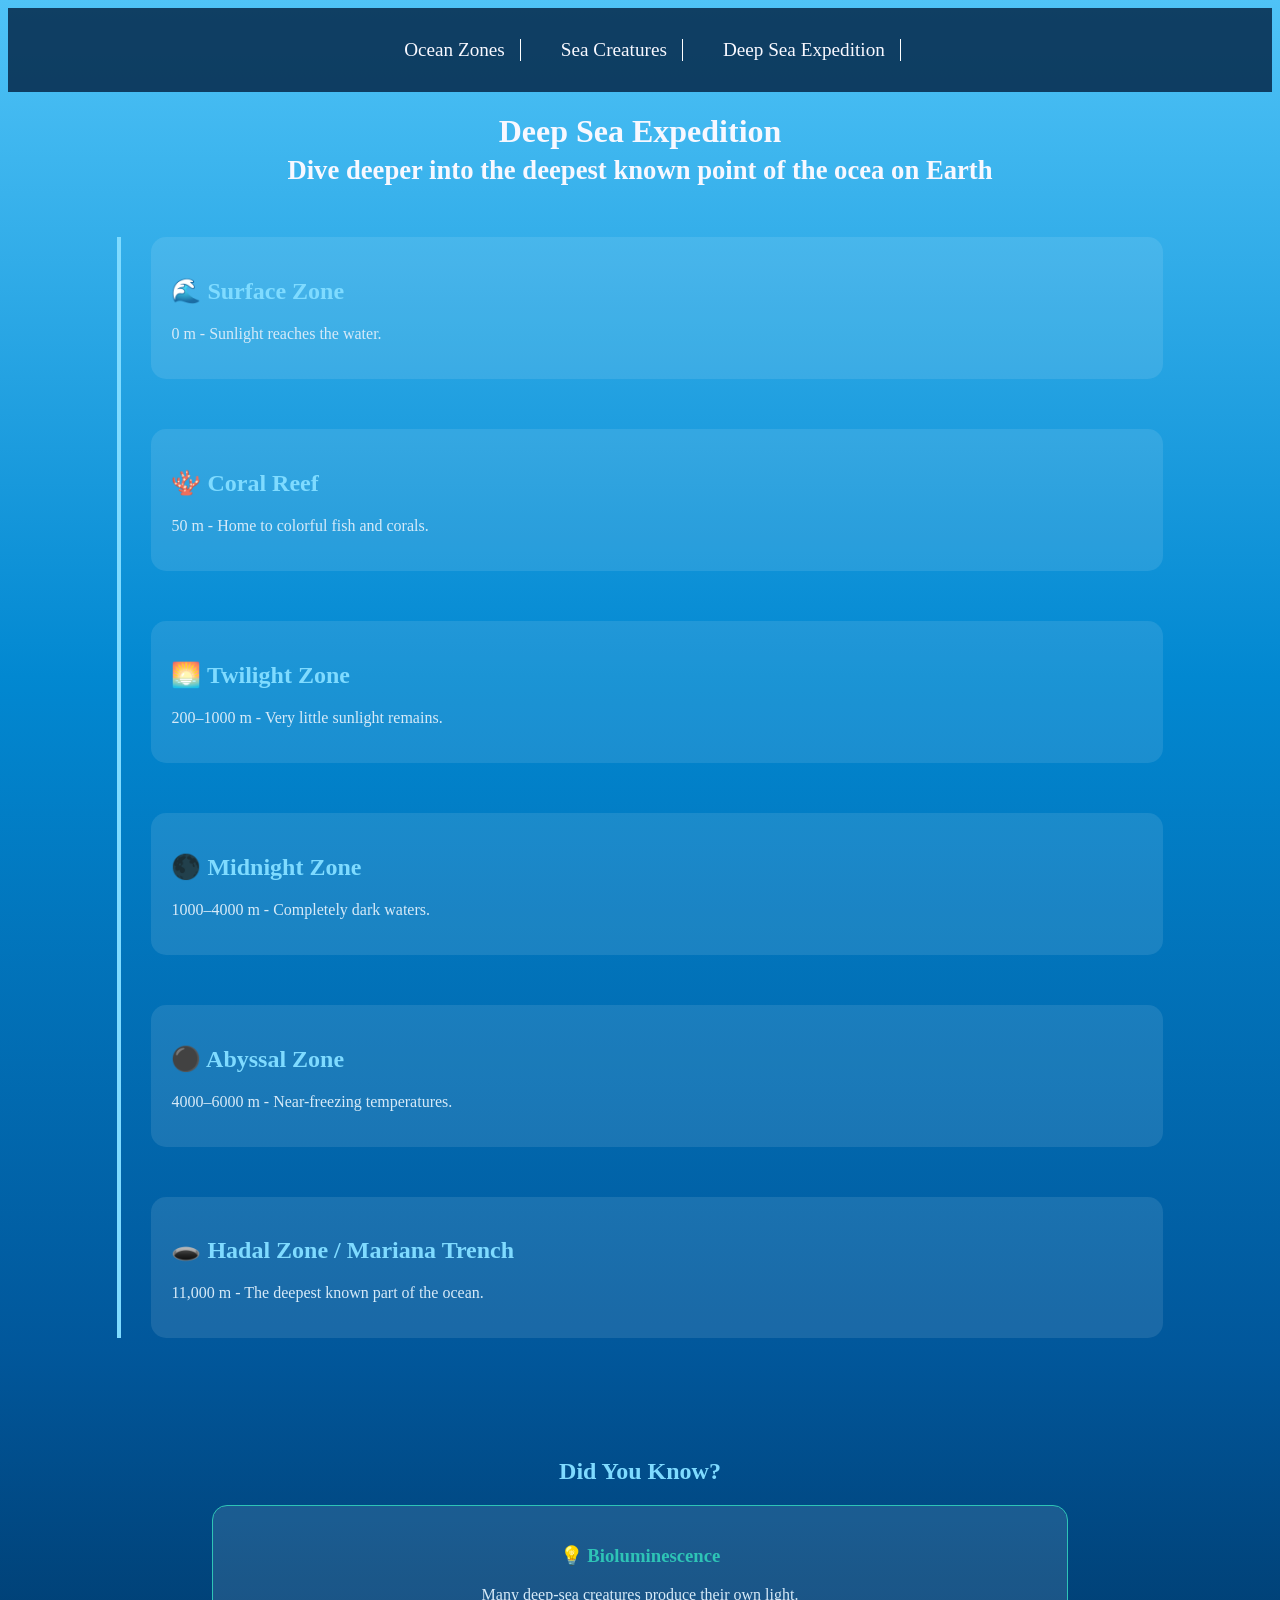
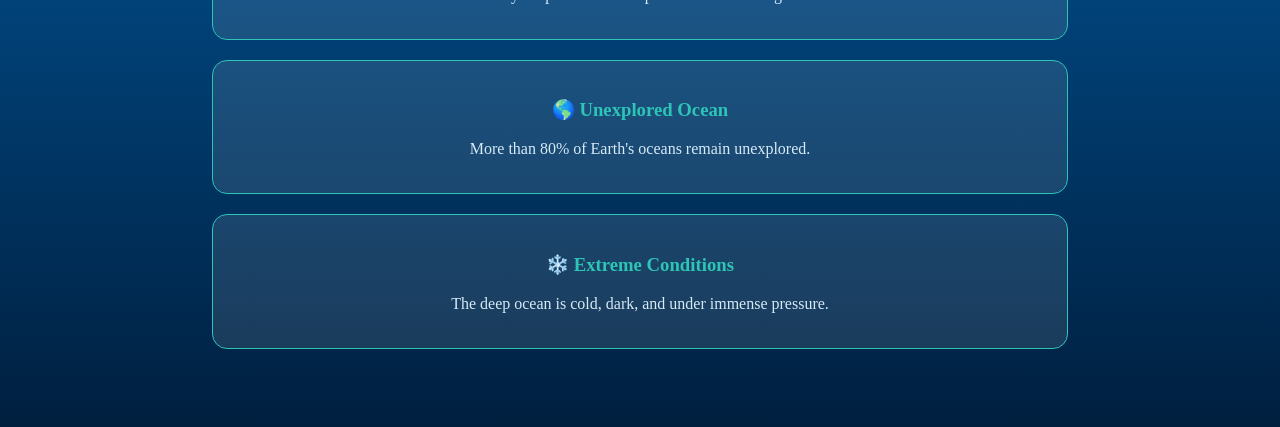
==== expedition.html @ be350cb9 "almost done" ====
<!-- Name: Amanda
  Course: Web Dev II
  Teacher: S. Hardman
  School: PTC
  Date Last Modidfied: June 1st, 2026
-->
<!doctype html>
<html lang="en">
  <head>
    <meta charset="UTF-8" />
    <meta name="viewport" content="width=device-width, initial-scale=1.0" />
    <title>Under The Sea</title>
    <link
      rel="stylesheet"
      type="text/css"
      href="stylesheets/css-pages-stylesheets.css" />
  </head>
  <body>
    <div class="bubbles">
      <div class="bubble"></div>
      <div class="bubble"></div>
      <div class="bubble"></div>
      <div class="bubble"></div>
      <div class="bubble"></div>
    </div>
    <header>
      <nav>
        <ul>
          <li><a href="index.html">Ocean Zones</a></li>
          <li><a href="sea-creatures.html">Sea Creatures</a></li>
          <li><a href="expedition.html">Deep Sea Expedition</a></li>
        </ul>
      </nav>
      <h1>
        Deep Sea Expedition <br />
        <span style="font-size: smaller">
          Dive deeper into the deepest known point of the ocea on Earth</span
        >
      </h1>
    </header>
    <main>
      <!--groups content related to each other-->
      <section class="timeline">
        <!--container for individual cards-->
        <div class="timeline-item">
          <h2>🌊 Surface Zone</h2>
          <p>0 m - Sunlight reaches the water.</p>
        </div>

        <div class="timeline-item">
          <h2>🪸 Coral Reef</h2>
          <p>50 m - Home to colorful fish and corals.</p>
        </div>

        <div class="timeline-item">
          <h2>🌅 Twilight Zone</h2>
          <p>200–1000 m - Very little sunlight remains.</p>
        </div>

        <div class="timeline-item">
          <h2>🌑 Midnight Zone</h2>
          <p>1000–4000 m - Completely dark waters.</p>
        </div>

        <div class="timeline-item">
          <h2>⚫ Abyssal Zone</h2>
          <p>4000–6000 m - Near-freezing temperatures.</p>
        </div>

        <div class="timeline-item">
          <h2>🕳️ Hadal Zone / Mariana Trench</h2>
          <p>11,000 m - The deepest known part of the ocean.</p>
        </div>
      </section>

      <section class="facts">
        <h2>Did You Know?</h2>

        <div class="fact-card">
          <h3>💡 Bioluminescence</h3>
          <p>Many deep-sea creatures produce their own light.</p>
        </div>

        <div class="fact-card">
          <h3>🌎 Unexplored Ocean</h3>
          <p>More than 80% of Earth's oceans remain unexplored.</p>
        </div>

        <div class="fact-card">
          <h3>❄️ Extreme Conditions</h3>
          <p>The deep ocean is cold, dark, and under immense pressure.</p>
        </div>
      </section>
    </main>
  </body>
</html>
---- stylesheets/css-pages-stylesheets.css ----
body {
  background: linear-gradient(to bottom, #4fc3f7, #0288d1, #01579b, #001f3f);
  size: cover;
  background-repeat: no-repeat;
  color: ghostwhite;
  font-family: "Times New Roman", Times, serif;
}
/* NAVIGATION */
nav {
  /* places items in a row */
  display: flex;
  /* pushes items apart */
  justify-content: center;
  /* vertically centers items */
  align-items: center;
  /* adds space inside the nav */
  padding: 15px 40px;

  background-color: rgba(0, 31, 63, 0.8);
}

nav a {
  color: ghostwhite;
  font-family: "Times New Roman", Times, serif;
  list-style: none;
  text-decoration: none;
  font-size: larger;
}
nav a:hover {
  color: #7fdbff;
}
nav a:active {
  color: #2ec4b6;
}
nav ul {
  /* places links in a row */
  display: flex;
  /* space between links */
  gap: 25px;

  list-style: none;
}
nav ul li {
  /* Adds separator line */
  border-right: 1px solid white;
  /* Space before line */
  padding-right: 15px;
  /* Space after line */
  margin-right: 15px;
}
/* HEADINGS */
h1 {
  color: ghostwhite;
  text-align: center;
}
h2 {
  color: #7fdbff;
}
h3 {
  color: #2ec4b6;
}
p {
  color: #d6eaf8;
}

/* HERO */
.hero {
  position: relative;
}

.hero img {
  width: 100%;
  display: block;
}

.hero h1 {
  /* Let's you place it anywhere above the image. */
  position: absolute;
  /* moves the heading to the center. */
  top: 50%;
  left: 50%;
  /* perfectly centers it. */
  transform: translate(-50%, -50%);

  font-size: 3rem;
  text-align: center;
}

/* OCEAN ZONES */
.zones {
  /* adds spacing around section */
  padding: 50px;
  text-align: center;
}

.card-container {
  /* uses Flexbox layout */
  display: flex;
  /* moves cards to the next row */
  flex-wrap: wrap;
  /* centers cards */
  justify-content: center;
  /* adds space between cards */
  gap: 20px;
  /* adds space above cards */
  margin-top: 30px;
}

.card {
  width: 220px;
  /* adds space inside cards */
  padding: 20px;
  /* rounds corners */
  border-radius: 15px;
  /* transparent card background */
  background-color: rgba(255, 255, 255, 0.1);

  border: 1px solid #2ec4b6;
  /* smooth animation */
  transition: 0.3s;
}

.card:hover {
  /* moves card upward */
  transform: translateY(-5px);
  /* adds glow effect */
  box-shadow: 0 0 15px #7fdbff;
}

/* PAGE BANNER */

.page-banner {
  text-align: center;
  padding: 60px 20px;
}

.page-banner h1 {
  font-size: 3rem;
  margin-bottom: 10px;
}

.page-banner p {
  font-size: 1.2rem;
  color: #d6eaf8;
}

/* CREATURE SECTIONS */

.creature-section {
  padding: 40px;
}

.creature-section h2 {
  text-align: center;
  margin-bottom: 30px;
  color: #7fdbff;
}

/* CREATURE GRID */

.creature-grid {
  display: grid;
  /* adjusts columns based on screen size */
  grid-template-columns: repeat(auto-fit, minmax(250px, 1fr));

  gap: 25px;
}

/* CARD IMAGES */

.card img {
  width: 100%;
  height: 180px;

  object-fit: cover;

  border-radius: 10px;
}
/* FUN FACTS */

.facts {
  /* adds spacing around section */
  padding: 50px;

  text-align: center;
}

.facts p {
  /* adds space between facts */
  margin: 15px;
}

/* FOOTER */

footer {
  text-align: center;
  /* adds spacing */
  padding: 20px;
  /* dark transparent background */
  background-color: rgba(0, 0, 0, 0.4);
}

/* TIMELINE */

.timeline {
  width: 80%;
  margin: 50px auto;

  border-left: 4px solid #7fdbff;

  padding-left: 30px;
}

.timeline-item {
  position: relative;

  margin-bottom: 50px;

  /* creates a transparent effect */
  background-color: rgba(255, 255, 255, 0.1);

  padding: 20px;
  /* rounds the corners */
  border-radius: 15px;

  transition: 0.3s;
}

.timeline-item::before {
  position: absolute;
  /* moves the circle left of the timeline box */
  left: -39px;
  /* positions the circle down from the top */
  top: 25px;

  width: 18px;
  height: 18px;

  background-color: #2ec4b6;

  border-radius: 50%;
}

.timeline-item:hover {
  /* shifts card ten pixels to the right */
  transform: translateX(10px);
  /* creates a glow */
  box-shadow: 0 0 15px #7fdbff;
}

/* FACT CARDS */

.fact-card {
  background-color: rgba(255, 255, 255, 0.1);

  border: 1px solid #2ec4b6;

  border-radius: 15px;

  padding: 20px;

  margin: 20px auto;

  width: 70%;

  text-align: center;

  transition: 0.3s;
}

.fact-card:hover {
  box-shadow: 0 0 15px #7fdbff;

  transform: scale(1.02);
}

/* Bubble container */

.bubbles {
  position: fixed;
  width: 100%;
  height: 100%;
  top: 0;
  left: 0;
  pointer-events: none; /* Allows clicking through bubbles */
  overflow: hidden;
}

/* Individual bubbles */

.bubble {
  position: absolute;
  bottom: -100px;

  width: 40px;
  height: 40px;

  background: rgba(255, 255, 255, 0.3);

  /* makes the bubble circular */
  border-radius: 50%;

  /* Repeats bubble movement forever */
  animation: rise 10s linear infinite;
}

/* Different positions and sizes */

/* styles the first bubble */
.bubble:nth-child(1) {
  left: 10%;
  width: 25px;
  height: 25px;
  animation-duration: 8s;
}

/* styles the second bubble */
.bubble:nth-child(2) {
  left: 30%;
  width: 50px;
  height: 50px;
  animation-duration: 12s;
}

/* styles the third bubble */
.bubble:nth-child(3) {
  left: 50%;
  width: 35px;
  height: 35px;
  animation-duration: 10s;
}

/* styles the fourth bubble */
.bubble:nth-child(4) {
  left: 70%;
  width: 60px;
  height: 60px;
  animation-duration: 14s;
}

/* styles the fifth bubble */
.bubble:nth-child(5) {
  left: 90%;
  width: 30px;
  height: 30px;
  animation-duration: 9s;
}

/* Animation */

@keyframes rise {
  /* Defines the bubble animation */
  from {
    transform: translateY(0);
    opacity: 1;
  }

  to {
    /* Moves bubbles upward off the screen */
    transform: translateY(-120vh);

    /* Fades bubbles out */
    opacity: 0;
  }
}
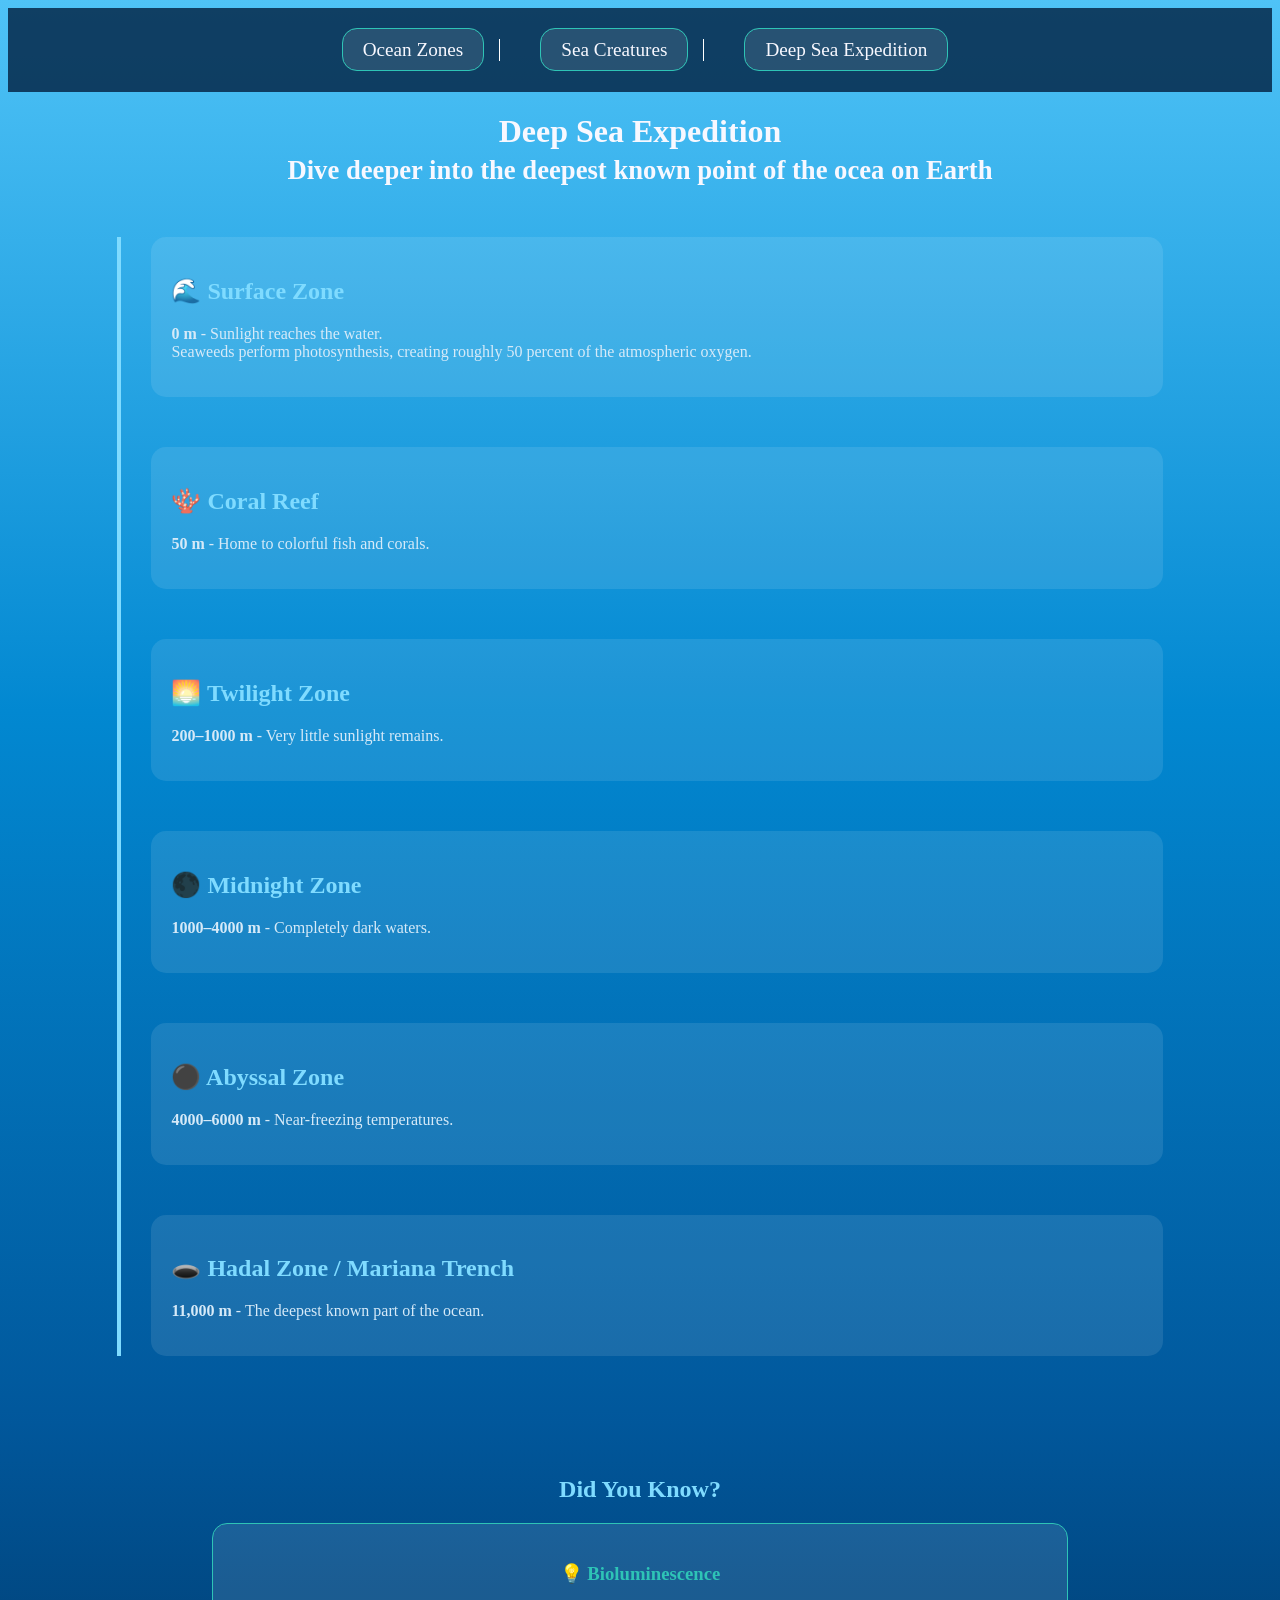
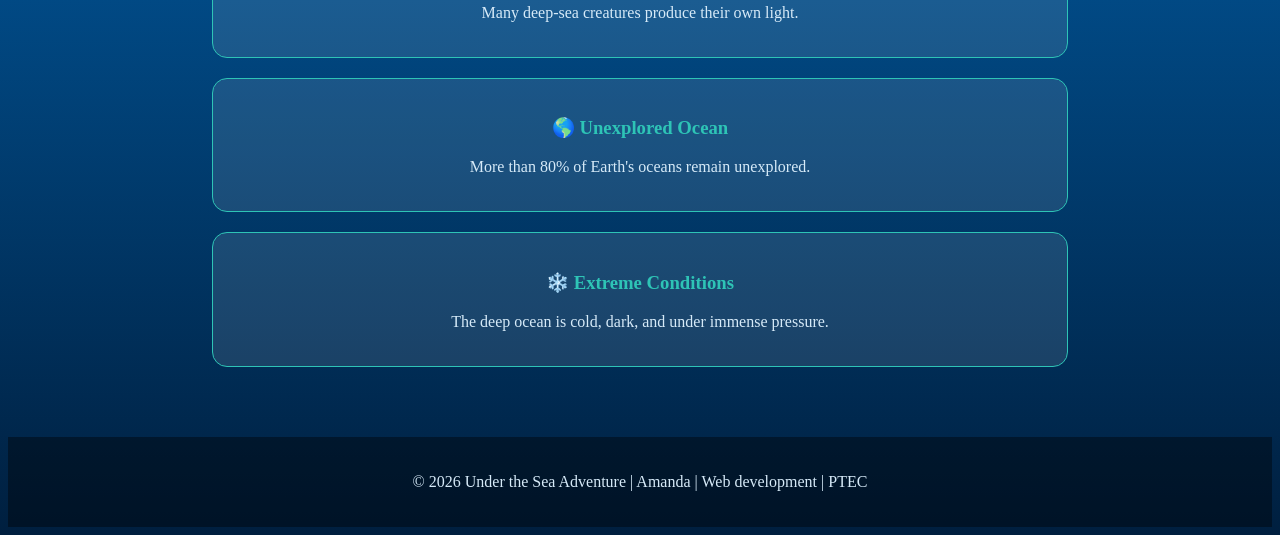
==== commit 157329d6: "bubble animation added" ====
--- a/expedition.html
+++ b/expedition.html
@@ -26,8 +26,12 @@
     <header>
       <nav>
         <ul>
-          <li><a href="index.html">Ocean Zones</a></li>
+          <li>
+            <a href="index.html">Ocean Zones</a>
+          </li>
+
           <li><a href="sea-creatures.html">Sea Creatures</a></li>
+
           <li><a href="expedition.html">Deep Sea Expedition</a></li>
         </ul>
       </nav>
@@ -44,32 +48,36 @@
         <!--container for individual cards-->
         <div class="timeline-item">
           <h2>🌊 Surface Zone</h2>
-          <p>0 m - Sunlight reaches the water.</p>
+          <p>
+            <b>0 m</b> - Sunlight reaches the water.<br />
+            Seaweeds perform photosynthesis, creating roughly 50 percent of the
+            atmospheric oxygen.
+          </p>
         </div>
 
         <div class="timeline-item">
           <h2>🪸 Coral Reef</h2>
-          <p>50 m - Home to colorful fish and corals.</p>
+          <p><b>50 m</b> - Home to colorful fish and corals.</p>
         </div>
 
         <div class="timeline-item">
           <h2>🌅 Twilight Zone</h2>
-          <p>200–1000 m - Very little sunlight remains.</p>
+          <p><b>200–1000 m</b> - Very little sunlight remains.</p>
         </div>
 
         <div class="timeline-item">
           <h2>🌑 Midnight Zone</h2>
-          <p>1000–4000 m - Completely dark waters.</p>
+          <p><b>1000–4000 m</b> - Completely dark waters.</p>
         </div>
 
         <div class="timeline-item">
           <h2>⚫ Abyssal Zone</h2>
-          <p>4000–6000 m - Near-freezing temperatures.</p>
+          <p><b>4000–6000 m</b> - Near-freezing temperatures.</p>
         </div>
 
         <div class="timeline-item">
           <h2>🕳️ Hadal Zone / Mariana Trench</h2>
-          <p>11,000 m - The deepest known part of the ocean.</p>
+          <p><b>11,000 m</b> - The deepest known part of the ocean.</p>
         </div>
       </section>
 
@@ -92,5 +100,10 @@
         </div>
       </section>
     </main>
+    <footer>
+      <p>
+        &#169; 2026 Under the Sea Adventure | Amanda | Web development | PTEC
+      </p>
+    </footer>
   </body>
 </html>
--- a/stylesheets/css-pages-stylesheets.css
+++ b/stylesheets/css-pages-stylesheets.css
@@ -25,9 +25,23 @@
   list-style: none;
   text-decoration: none;
   font-size: larger;
+
+  padding: 10px 20px;
+
+  background-color: rgba(255, 255, 255, 0.1);
+
+  border: 1px solid #2ec4b6;
+
+  border-radius: 15px;
+
+  transition: 0.3s;
 }
 nav a:hover {
-  color: #7fdbff;
+  transform: translateY(-5px); /* Moves link up slightly */
+
+  box-shadow: 0 0 15px #7fdbff; /* Adds glow effect */
+
+  color: #7fdbff; /* Changes text color */
 }
 nav a:active {
   color: #2ec4b6;
@@ -47,6 +61,11 @@
   padding-right: 15px;
   /* Space after line */
   margin-right: 15px;
+}
+
+nav ul li:last-child {
+  /* removes last line */
+  border-right: none;
 }
 /* HEADINGS */
 h1 {
@@ -363,3 +382,24 @@
     opacity: 0;
   }
 }
+
+.nav-effects {
+  width: 220px;
+  /* adds space inside cards */
+  padding: 20px;
+  /* rounds corners */
+  border-radius: 15px;
+  /* transparent card background */
+  background-color: rgba(255, 255, 255, 0.1);
+
+  border: 1px solid #2ec4b6;
+  /* smooth animation */
+  transition: 0.3s;
+}
+
+.nav-effects:hover {
+  /* moves card upward */
+  transform: translateY(-5px);
+  /* adds glow effect */
+  box-shadow: 0 0 15px #7fdbff;
+}
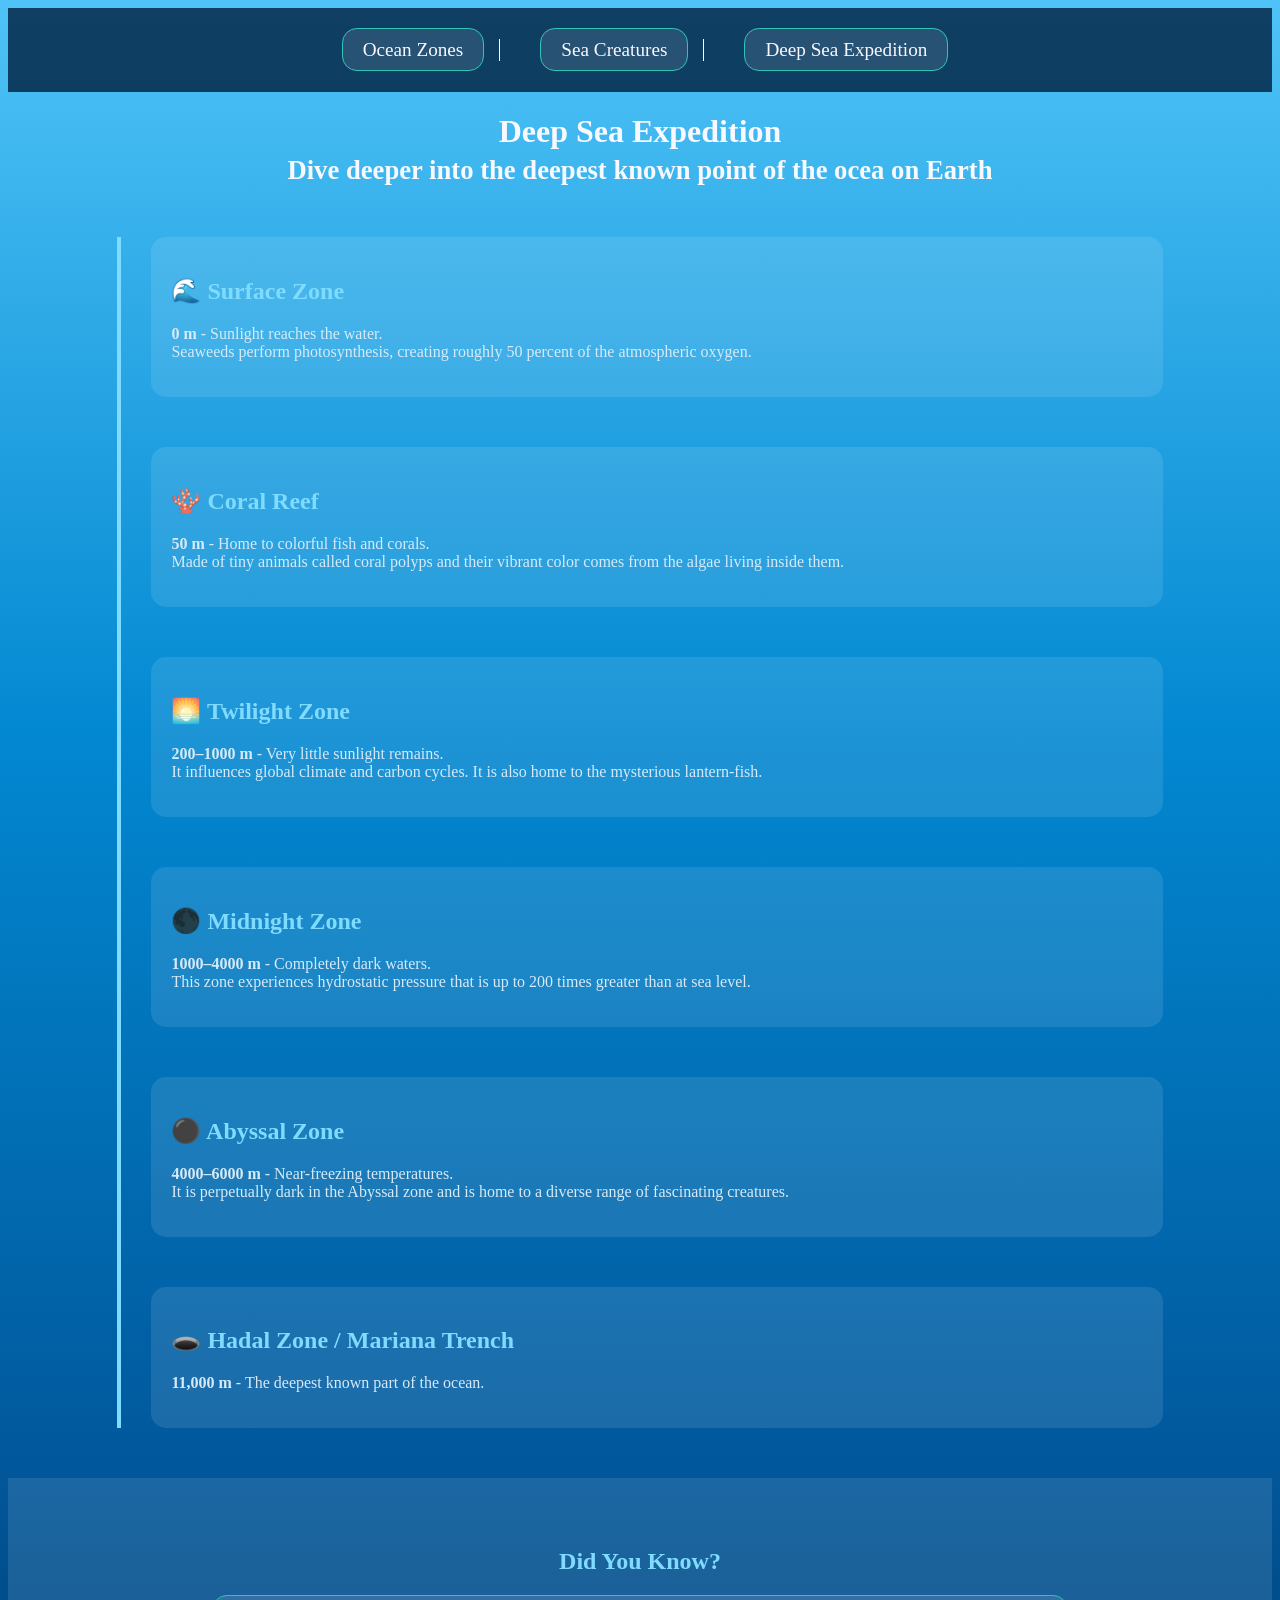
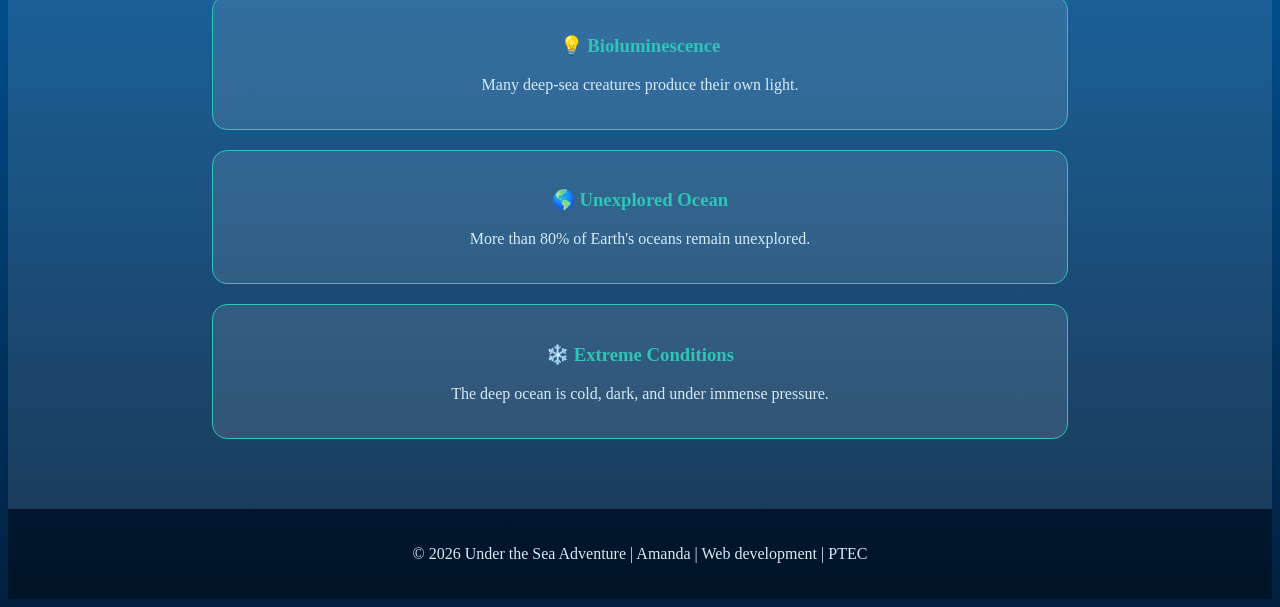
==== commit bf47371d: "bubbles changes made" ====
--- a/expedition.html
+++ b/expedition.html
@@ -16,13 +16,6 @@
       href="stylesheets/css-pages-stylesheets.css" />
   </head>
   <body>
-    <div class="bubbles">
-      <div class="bubble"></div>
-      <div class="bubble"></div>
-      <div class="bubble"></div>
-      <div class="bubble"></div>
-      <div class="bubble"></div>
-    </div>
     <header>
       <nav>
         <ul>
@@ -43,6 +36,13 @@
       </h1>
     </header>
     <main>
+      <section class="bubbles">
+        <div class="bubble"></div>
+        <div class="bubble"></div>
+        <div class="bubble"></div>
+        <div class="bubble"></div>
+        <div class="bubble"></div>
+      </section>
       <!--groups content related to each other-->
       <section class="timeline">
         <!--container for individual cards-->
@@ -57,22 +57,38 @@
 
         <div class="timeline-item">
           <h2>🪸 Coral Reef</h2>
-          <p><b>50 m</b> - Home to colorful fish and corals.</p>
+          <p>
+            <b>50 m</b> - Home to colorful fish and corals.<br />
+            Made of tiny animals called coral polyps and their vibrant color
+            comes from the algae living inside them.
+          </p>
         </div>
 
         <div class="timeline-item">
           <h2>🌅 Twilight Zone</h2>
-          <p><b>200–1000 m</b> - Very little sunlight remains.</p>
+          <p>
+            <b>200–1000 m</b> - Very little sunlight remains.<br />
+            It influences global climate and carbon cycles. It is also home to
+            the mysterious lantern-fish.
+          </p>
         </div>
 
         <div class="timeline-item">
           <h2>🌑 Midnight Zone</h2>
-          <p><b>1000–4000 m</b> - Completely dark waters.</p>
+          <p>
+            <b>1000–4000 m</b> - Completely dark waters.<br />
+            This zone experiences hydrostatic pressure that is up to 200 times
+            greater than at sea level.
+          </p>
         </div>
 
         <div class="timeline-item">
           <h2>⚫ Abyssal Zone</h2>
-          <p><b>4000–6000 m</b> - Near-freezing temperatures.</p>
+          <p>
+            <b>4000–6000 m</b> - Near-freezing temperatures.<br />
+            It is perpetually dark in the Abyssal zone and is home to a diverse
+            range of fascinating creatures.
+          </p>
         </div>
 
         <div class="timeline-item">
--- a/stylesheets/css-pages-stylesheets.css
+++ b/stylesheets/css-pages-stylesheets.css
@@ -163,6 +163,10 @@
   color: #d6eaf8;
 }
 
+main {
+  position: relative;
+}
+
 /* CREATURE SECTIONS */
 
 .creature-section {
@@ -200,7 +204,7 @@
 .facts {
   /* adds spacing around section */
   padding: 50px;
-
+  background-color: rgba(255, 255, 255, 0.1);
   text-align: center;
 }
 
@@ -296,7 +300,9 @@
 /* Bubble container */
 
 .bubbles {
-  position: fixed;
+  position: absolute;
+  display: inline-block;
+  z-index: -1;
   width: 100%;
   height: 100%;
   top: 0;
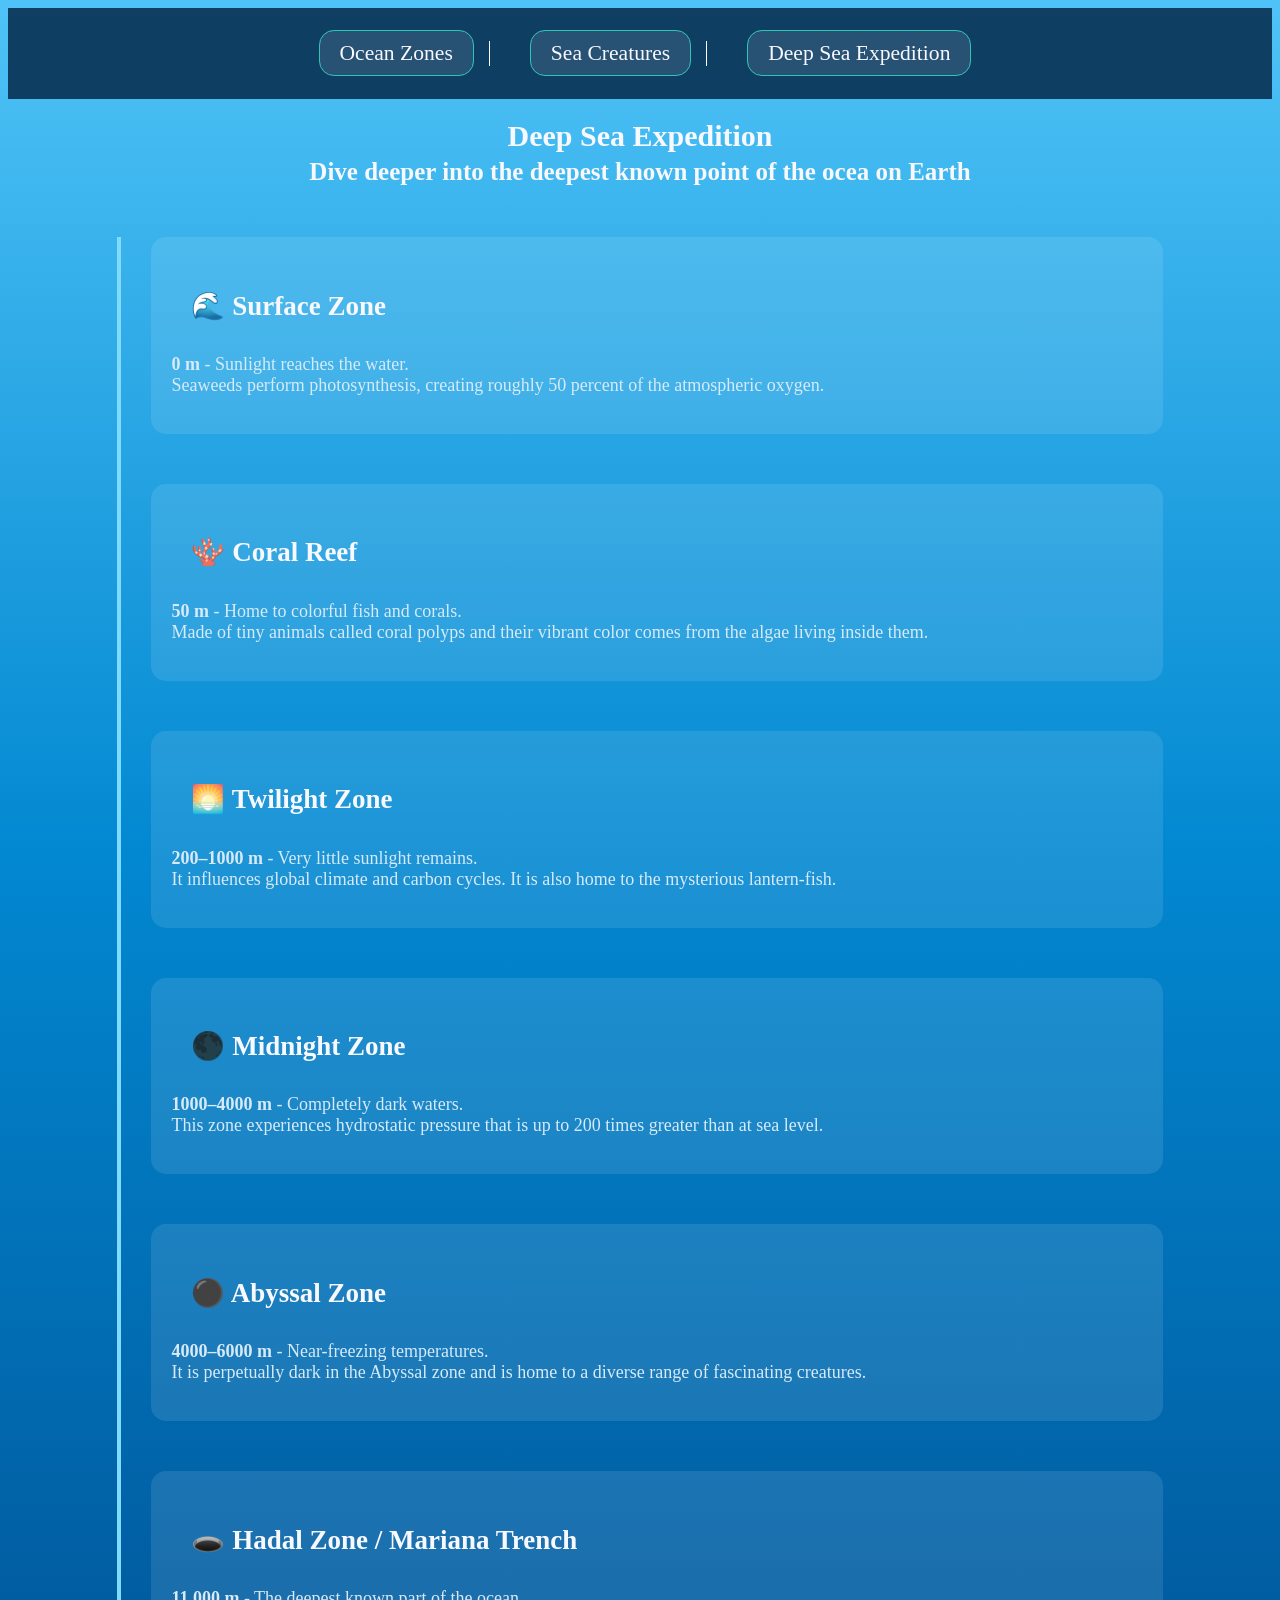
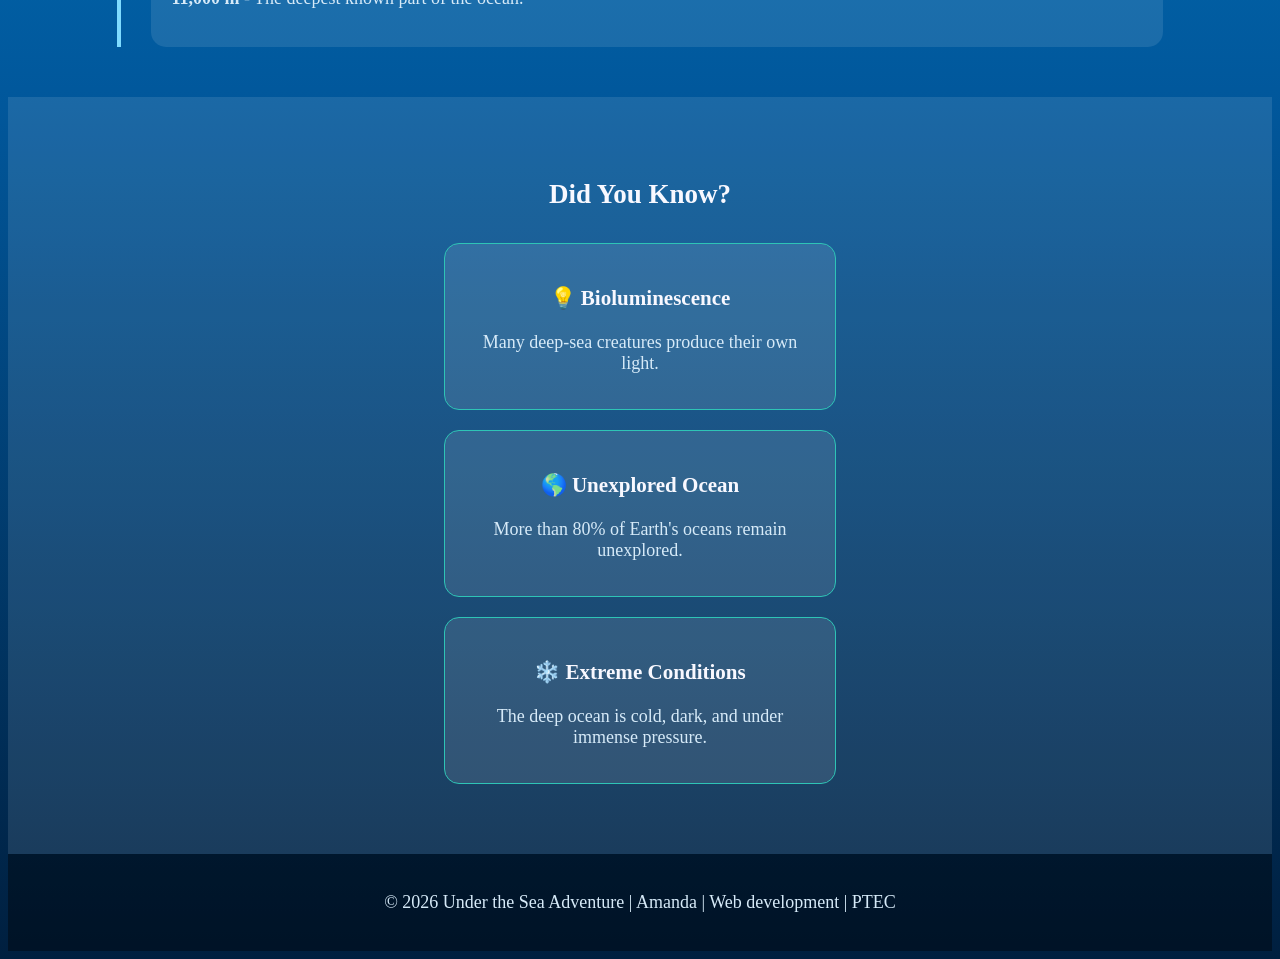
==== commit eea9dd09: "try to fix h1 size on Monday" ====
--- a/expedition.html
+++ b/expedition.html
@@ -37,7 +37,6 @@
     </header>
     <main>
       <section class="bubbles">
-        <div class="bubble"></div>
         <div class="bubble"></div>
         <div class="bubble"></div>
         <div class="bubble"></div>
--- a/stylesheets/css-pages-stylesheets.css
+++ b/stylesheets/css-pages-stylesheets.css
@@ -1,9 +1,14 @@
+html {
+  font-size: 62.5%;
+}
+
 body {
   background: linear-gradient(to bottom, #4fc3f7, #0288d1, #01579b, #001f3f);
   size: cover;
   background-repeat: no-repeat;
   color: ghostwhite;
   font-family: "Times New Roman", Times, serif;
+  font-size: 1.8rem;
 }
 /* NAVIGATION */
 nav {
@@ -71,12 +76,14 @@
 h1 {
   color: ghostwhite;
   text-align: center;
+  font-size: 30px;
 }
 h2 {
-  color: #7fdbff;
+  color: ghostwhite;
+  padding: 10px 20px;
 }
 h3 {
-  color: #2ec4b6;
+  color: ghostwhite;
 }
 p {
   color: #d6eaf8;
@@ -132,7 +139,7 @@
   /* rounds corners */
   border-radius: 15px;
   /* transparent card background */
-  background-color: rgba(255, 255, 255, 0.1);
+  background-color: #0288d1;
 
   border: 1px solid #2ec4b6;
   /* smooth animation */
@@ -182,9 +189,8 @@
 /* CREATURE GRID */
 
 .creature-grid {
-  display: grid;
-  /* adjusts columns based on screen size */
-  grid-template-columns: repeat(auto-fit, minmax(250px, 1fr));
+  display: flex;
+  justify-content: space-between;
 
   gap: 25px;
 }
@@ -284,7 +290,7 @@
 
   margin: 20px auto;
 
-  width: 70%;
+  width: 30%;
 
   text-align: center;
 
@@ -349,22 +355,14 @@
 
 /* styles the third bubble */
 .bubble:nth-child(3) {
-  left: 50%;
-  width: 35px;
-  height: 35px;
-  animation-duration: 10s;
-}
-
-/* styles the fourth bubble */
-.bubble:nth-child(4) {
   left: 70%;
   width: 60px;
   height: 60px;
   animation-duration: 14s;
 }
 
-/* styles the fifth bubble */
-.bubble:nth-child(5) {
+/* styles the fourth bubble */
+.bubble:nth-child(4) {
   left: 90%;
   width: 30px;
   height: 30px;
